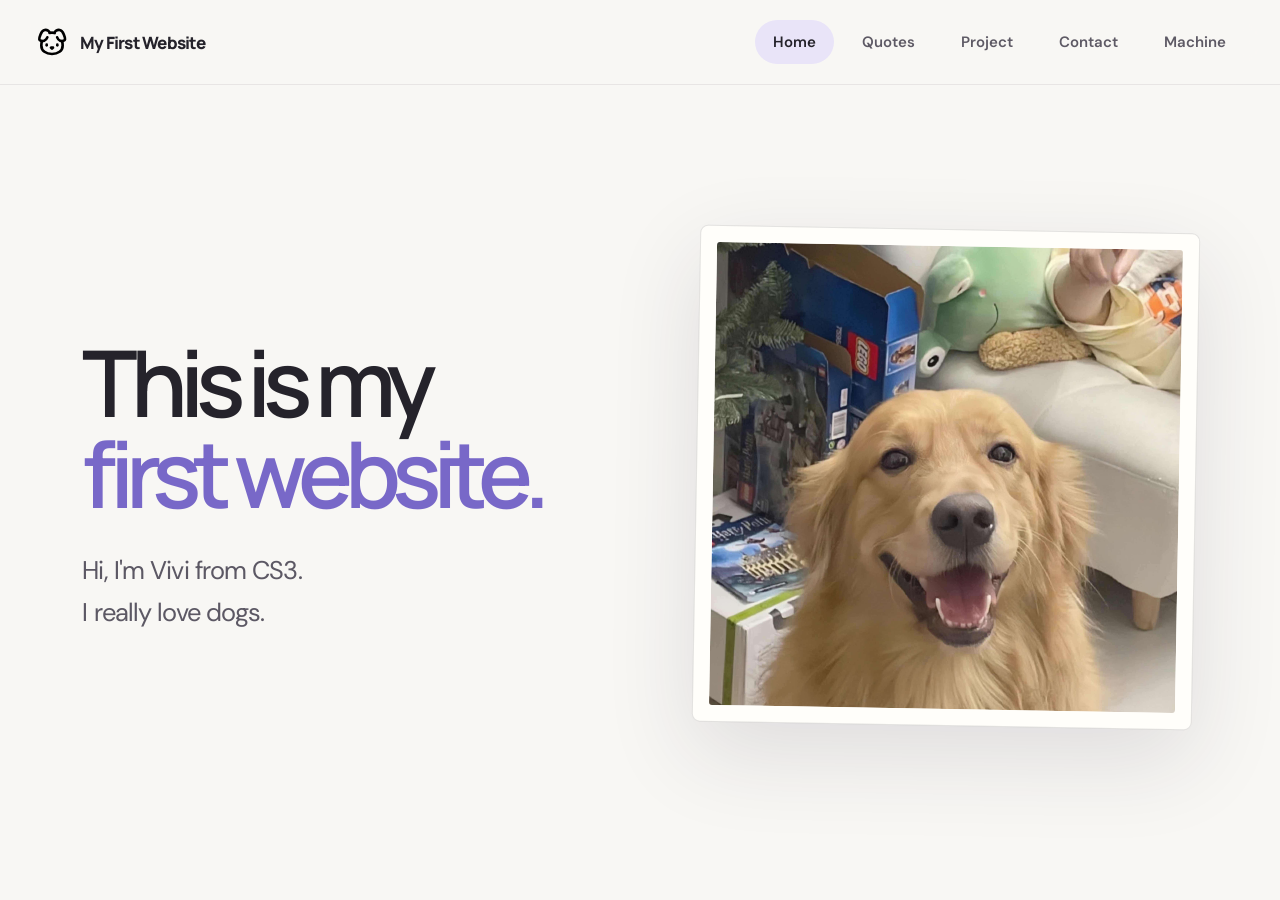
==== vivi_website/index.html @ 82fcebd5 "add useless machine" ====
<!DOCTYPE html>
<html lang="en">
<head>
  <meta charset="UTF-8">
  <meta name="viewport" content="width=device-width, initial-scale=1.0">
  <meta name="theme-color" content="#f8f7f4">
  <title>My First Website — Vivi</title>
  <link rel="icon" href="plain-image-32x31-69b9d3-rectangle.png">
  <link rel="stylesheet" href="styles.css">
  <script src="nav.js" defer></script>
</head>
<body>
  <header class="site-header">
    <nav class="nav-shell" aria-label="Main navigation">
      <a class="brand" href="index.html" aria-label="My First Website — Home">
        <img class="brand-icon" src="dog.svg" alt="" width="32" height="32">
        <span>My First Website</span>
      </a>
      <button class="menu-toggle" type="button" aria-label="Open navigation" aria-expanded="false"><span></span><span></span></button>
      <ul class="nav-links">
        <li><a href="index.html">Home</a></li>
        <li><a href="quotes.html">Quotes</a></li>
        <li><a href="project.html">Project</a></li>
        <li><a href="contact.html">Contact</a></li><li><a href="machine.html">Machine</a></li>
      </ul>
    </nav>
  </header>
  <main class="home-page page-width">
    <section class="hero">
      <div class="hero-copy">
        <h1>This is my<br><span>first website.</span></h1>
        <p>Hi, I'm Vivi from CS3.<br>I really love dogs.</p>
      </div>
      <figure class="hero-visual">
        <img class="original-wechat-image" src="微信头像.jpg" alt="Original WeChat illustration">
      </figure>
    </section>
  </main>
</body>
</html>
---- vivi_website/styles.css ----
@import url('https://fonts.googleapis.com/css2?family=DM+Sans:wght@400;500;600;700&family=Manrope:wght@400;500;600;700;800&display=swap');

:root {
  --paper: #f8f7f4;
  --ink: #25232b;
  --accent: #7868c8;
  --line: rgba(37, 35, 43, .13);
  --max-width: 1220px;
}
* { box-sizing: border-box; }
html { min-height: 100%; }
body {
  margin: 0;
  min-height: 100vh;
  overflow-x: hidden;
  color: var(--ink);
  background: var(--paper);
  font-family: 'DM Sans', 'Segoe UI', sans-serif;
  -webkit-font-smoothing: antialiased;
}
a { color: inherit; }
button, a { -webkit-tap-highlight-color: transparent; }
a:focus-visible, button:focus-visible { outline: 3px solid var(--accent); outline-offset: 4px; }
.page-width { width: min(var(--max-width), calc(100% - 88px)); margin-inline: auto; }

/* Simple fixed navigation */
.site-header { position: sticky; top: 0; z-index: 10; border-bottom: 1px solid rgba(37,35,43,.08); background: rgba(248,247,244,.86); backdrop-filter: blur(18px); }
.nav-shell { width: min(1360px, calc(100% - 72px)); min-height: 84px; margin: auto; display: flex; align-items: center; justify-content: space-between; gap: 32px; }
.brand { display: inline-flex; align-items: center; gap: 12px; text-decoration: none; font-family: 'Manrope', sans-serif; font-size: 17px; font-weight: 800; letter-spacing: -.045em; white-space: nowrap; }
.brand-icon { display: block; width: 32px; height: 32px; object-fit: contain; }
.nav-links { display: flex; align-items: center; gap: 10px; list-style: none; padding: 0; margin: 0; }
.nav-links a { display: inline-flex; align-items: center; min-height: 44px; padding: 0 18px; border-radius: 100px; color: #5e5a65; text-decoration: none; font-size: 15px; font-weight: 600; transition: background .22s ease, color .22s ease, transform .22s ease; }
.nav-links a:hover { color: var(--ink); background: #ece8f7; transform: translateY(-2px); }
.nav-links a.is-active { color: var(--ink); background: #e9e4f8; }
.menu-toggle { display: none; }

/* Cursor paint: layered, saturated ribbons and droplets */
.paint-canvas { position: fixed; inset: 0; z-index: 30; width: 100%; height: 100%; pointer-events: none; mix-blend-mode: multiply; }

/* Home */
.home-page { min-height: calc(100vh - 85px); display: flex; align-items: center; }
.hero { width: 100%; display: grid; grid-template-columns: 1fr .9fr; align-items: center; gap: clamp(50px, 8vw, 130px); padding: 66px 0 80px; }
.hero-copy { padding-left: clamp(0px, 3vw, 50px); }
h1, h2, p, figure { margin-top: 0; }
h1, h2 { font-family: 'Manrope', 'Segoe UI', sans-serif; }
.hero h1, .page-title, .contact-page h1 { margin-bottom: 30px; font-size: clamp(58px, 7.2vw, 112px); line-height: .99; letter-spacing: -.085em; font-weight: 600; }
h1 span, .page-title span, .contact-page h1 span { color: var(--accent); }
.hero-copy p { margin: 0; font-size: clamp(21px, 2vw, 28px); line-height: 1.65; letter-spacing: -.035em; color: #5c5864; }
.hero-visual { justify-self: end; width: 100%; max-width: 500px; padding: 16px; border: 1px solid rgba(37,35,43,.12); border-radius: 8px; background: #fffefa; box-shadow: 0 30px 90px rgba(39,31,58,.12); transform: rotate(1deg); transition: transform .4s ease, box-shadow .4s ease; }
.hero-visual:hover { transform: rotate(0) translateY(-6px); box-shadow: 0 36px 100px rgba(39,31,58,.16); }
.original-wechat-image { display: block; width: 100%; max-height: 590px; min-height: 300px; object-fit: contain; border-radius: 3px; }

/* Quotes */
.inner-page { padding-top: 72px; padding-bottom: 90px; }
.page-title { margin-bottom: 56px; font-size: clamp(52px, 6.6vw, 92px); }
.quote-grid { display: grid; grid-template-columns: repeat(3, minmax(0,1fr)); gap: 18px; }
.quote-card { position: relative; min-height: 210px; display: flex; flex-direction: column; align-items: flex-start; padding: 30px; overflow: hidden; border: 1px solid var(--line); border-radius: 10px; background: rgba(255,254,250,.78); transition: transform .3s ease, border-color .3s ease, box-shadow .3s ease, background .3s ease; }
.quote-card:hover { transform: translateY(-6px); border-color: rgba(120,104,200,.45); box-shadow: 0 24px 48px rgba(39,31,58,.09); background: #fffefa; }
.quote-mark { height: 38px; color: var(--accent); font-family: Georgia, serif; font-size: 60px; line-height: .95; }
.quote-card blockquote { margin: 8px 0 28px; font-family: 'Manrope', sans-serif; font-size: clamp(20px, 1.65vw, 25px); line-height: 1.4; font-weight: 600; letter-spacing: -.045em; }
.quote-card cite { margin-top: auto; color: #686370; font-size: 16px; font-style: normal; font-weight: 600; }
.quote-card-featured { grid-column: span 2; background: #eeebf7; border-color: transparent; }
.quote-card-featured blockquote { max-width: 780px; font-size: clamp(23px, 2.1vw, 32px); }

/* Project ideas */
.project-grid { display: grid; grid-template-columns: repeat(2, minmax(0,1fr)); gap: 18px; }
.project-card { position: relative; min-height: 210px; padding: 30px 32px; overflow: hidden; border: 1px solid var(--line); border-radius: 10px; background: rgba(255,254,250,.78); transition: transform .3s ease, border-color .3s ease, box-shadow .3s ease; }
.project-card:hover { transform: translateY(-5px); border-color: rgba(120,104,200,.45); box-shadow: 0 22px 44px rgba(39,31,58,.08); }
.project-featured { background: #eeebf7; border-color: transparent; }
.project-number { display: inline-block; margin-bottom: 26px; color: var(--accent); font-size: 17px; font-weight: 700; }
.project-card h2 { margin-bottom: 12px; font-size: clamp(24px, 2.3vw, 34px); line-height: 1.15; letter-spacing: -.06em; }
.project-card p { max-width: 490px; margin: 0; color: #686370; font-size: 18px; line-height: 1.55; }
.project-card:last-child { grid-column: span 2; }

/* Contact */
.contact-page { min-height: calc(100vh - 85px); display: flex; flex-direction: column; align-items: flex-start; justify-content: center; padding-top: 80px; padding-bottom: 110px; }
.contact-page h1 { margin-bottom: 40px; font-size: clamp(64px, 9vw, 128px); }
.email-link { display: inline-flex; align-items: center; gap: 22px; flex-wrap: wrap; padding-bottom: 12px; border-bottom: 2px solid var(--accent); text-decoration: none; font-size: clamp(22px, 3.7vw, 48px); font-weight: 600; letter-spacing: -.05em; transition: color .25s ease, border-color .25s ease; }
.email-link span { color: var(--accent); transition: transform .25s ease; }
.email-link:hover { color: var(--accent); }
.email-link:hover span { transform: translate(5px, -5px); }

@media (max-width: 900px) {
  .page-width { width: min(100% - 48px, var(--max-width)); }
  .nav-shell { width: calc(100% - 48px); }
  .hero { gap: 42px; }
  .hero h1 { font-size: clamp(56px, 8vw, 78px); }
  .quote-grid { grid-template-columns: repeat(2, minmax(0,1fr)); }
  .quote-card-featured { grid-column: span 2; }
}
@media (max-width: 640px) {
  .page-width, .nav-shell { width: calc(100% - 36px); }
  .nav-shell { min-height: 72px; }
  .brand { gap: 9px; font-size: 15px; }
  .brand-icon { width: 29px; height: 29px; }
  .menu-toggle { width: 44px; height: 44px; display: flex; flex-direction: column; align-items: center; justify-content: center; gap: 6px; border: 1px solid var(--line); border-radius: 50%; background: transparent; cursor: pointer; }
  .menu-toggle span { display: block; width: 17px; height: 2px; border-radius: 2px; background: var(--ink); transition: transform .2s ease; }
  .menu-toggle[aria-expanded="true"] span:first-child { transform: translateY(4px) rotate(45deg); }
  .menu-toggle[aria-expanded="true"] span:last-child { transform: translateY(-4px) rotate(-45deg); }
  .nav-links { position: absolute; top: calc(100% - 1px); left: 0; right: 0; display: none; align-items: stretch; flex-direction: column; gap: 4px; padding: 12px 18px 18px; border-bottom: 1px solid var(--line); background: rgba(248,247,244,.98); }
  .nav-links.is-open { display: flex; }
  .nav-links a { min-height: 48px; padding-inline: 17px; font-size: 16px; }
  .home-page { min-height: auto; }
  .hero { grid-template-columns: 1fr; gap: 38px; padding: 62px 0 66px; }
  .hero-copy { padding: 0; }
  .hero h1 { font-size: clamp(56px, 14vw, 84px); }
  .hero-copy p { font-size: 22px; }
  .hero-visual { justify-self: center; max-width: 470px; padding: 11px; }
  .original-wechat-image { min-height: 200px; max-height: 480px; }
  .inner-page { padding-top: 54px; padding-bottom: 60px; }
  .page-title { margin-bottom: 35px; font-size: clamp(48px, 12vw, 72px); }
  .quote-grid, .project-grid { grid-template-columns: 1fr; gap: 13px; }
  .quote-card, .quote-card-featured { grid-column: auto; min-height: 185px; padding: 25px; }
  .quote-card blockquote { font-size: 23px; }
  .quote-card-featured blockquote { font-size: 25px; }
  .project-card, .project-card:last-child { grid-column: auto; min-height: 185px; padding: 25px; }
  .project-number { margin-bottom: 19px; }
  .project-card h2 { font-size: 27px; }
  .project-card p { font-size: 17px; }
  .contact-page { min-height: calc(100vh - 73px); padding-top: 50px; padding-bottom: 70px; }
  .contact-page h1 { margin-bottom: 34px; font-size: clamp(62px, 14vw, 90px); }
  .email-link { gap: 12px; font-size: clamp(20px, 5.7vw, 30px); }
}
@media (prefers-reduced-motion: reduce) {
  *, *::before, *::after { scroll-behavior: auto !important; transition-duration: .01ms !important; animation-duration: .01ms !important; }
  .paint-canvas { display: none; }
}

/* ==================================================
   Useless Machine — Q版金毛和紫色开关
   ================================================== */

/* 首页布局 */
.home-page {
  display: block;
  min-height: auto;
}

.hero {
  min-height: min(850px, calc(100vh - 85px));
}

/* 模块标题 */
.useless-section {
  padding: 10px 0 100px;
}

.useless-section > h2 {
  margin: 0 0 30px;
  text-align: center;
  font-size: clamp(34px, 4.5vw, 54px);
  font-weight: 700;
  letter-spacing: -.065em;
}

/* 机器卡片 */
.useless-machine {
  max-width: 820px;
  margin: 0 auto;
  padding: 28px;
  overflow: hidden;
  border: 1px solid var(--line);
  border-radius: 18px;
  background: #fffefa;
  box-shadow: 0 24px 70px rgba(39, 31, 58, .08);
}

.machine-stage {
  min-height: 245px;
  display: flex;
  align-items: center;
  justify-content: center;

  /* 【修改 1】原来开关和金毛隔得太远，现在紧贴布局 */
  gap: 0;
}

/* 紫色开关 */
.machine-switch-area {
  flex: 0 0 90px;
  display: flex;
  flex-direction: column;
  align-items: center;
  position: relative;
  z-index: 2;
}

.machine-switch {
  padding: 10px;
  border: 0;
  background: transparent;
  cursor: pointer;
}

.switch-track {
  display: flex;
  align-items: center;
  width: 72px;
  height: 38px;
  padding: 4px;
  border-radius: 100px;
  background: #dedbe5;
  transition: background .25s ease;
  box-shadow: inset 0 2px 4px rgba(0, 0, 0, .10);
}

.switch-knob {
  display: block;
  width: 30px;
  height: 30px;
  border-radius: 50%;
  background: white;
  box-shadow: 0 2px 6px rgba(0, 0, 0, .15);
  transition: transform .28s cubic-bezier(.2, .8, .2, 1);
}

/* 开启时变成紫色 */
.useless-machine.is-on .switch-track {
  background: var(--accent);
}

.useless-machine.is-on .switch-knob {
  transform: translateX(34px);
}

.switch-state {
  margin-top: 5px;
  color: #77717f;
  font-size: 12px;
  font-weight: 700;
  letter-spacing: .12em;
}

.useless-machine.is-on .switch-state {
  color: var(--accent);
}

/* Q版金毛 */
.retriever {
  flex: 0 1 280px;
  width: 280px;
  max-width: 52%;
  position: relative;
  animation: retriever-float 3.5s ease-in-out infinite;

  /* 【修改 2】负边距让金毛整体靠近开关 */
  margin-left: -70px;
}

.retriever-svg {
  display: block;
  width: 100%;
  height: auto;
  overflow: visible;
}

/* 金毛摇尾巴 */
.dog-tail {
  transform-box: view-box;
  transform-origin: 201px 132px;
  animation: golden-tail-wag .45s ease-in-out infinite alternate;
}

/* 【修改 3】爪子围绕肩膀旋转，尽量保持手臂与身体连接 */
.dog-paw {
  transform-box: view-box;
  transform-origin: 41.4% 54.1%;
  transition: transform .48s cubic-bezier(.2, .8, .2, 1);
}

/* 【修改 4】金毛伸爪关开关，不再整只爪子大幅平移 */
.retriever.is-reaching .dog-paw {
  transform: rotate(32deg);
}

/* 金毛轻轻浮动 */
@keyframes retriever-float {
  0%, 100% {
    transform: translateY(0);
  }

  50% {
    transform: translateY(-5px);
  }
}

/* 摇尾巴动画 */
@keyframes golden-tail-wag {
  from {
    transform: rotate(-8deg);
  }

  to {
    transform: rotate(10deg);
  }
}

/* 手机适配 */
@media (max-width: 640px) {
  .hero {
    min-height: auto;
  }

  .useless-section {
    padding-bottom: 65px;
  }

  .useless-section > h2 {
    margin-bottom: 22px;
  }

  .useless-machine {
    padding: 16px 10px;
    border-radius: 14px;
  }

  .machine-stage {
    min-height: 200px;
    gap: 0;
  }

  .machine-switch-area {
    flex: 0 0 72px;
  }

  .retriever {
    flex-basis: 220px;
    max-width: 62%;

    /* 【修改 5】手机上也让金毛靠近开关 */
    margin-left: -48px;
  }

  /* 【修改 6】手机端沿用围绕肩膀旋转的动作 */
  .retriever.is-reaching .dog-paw {
    transform: rotate(32deg);
  }
}
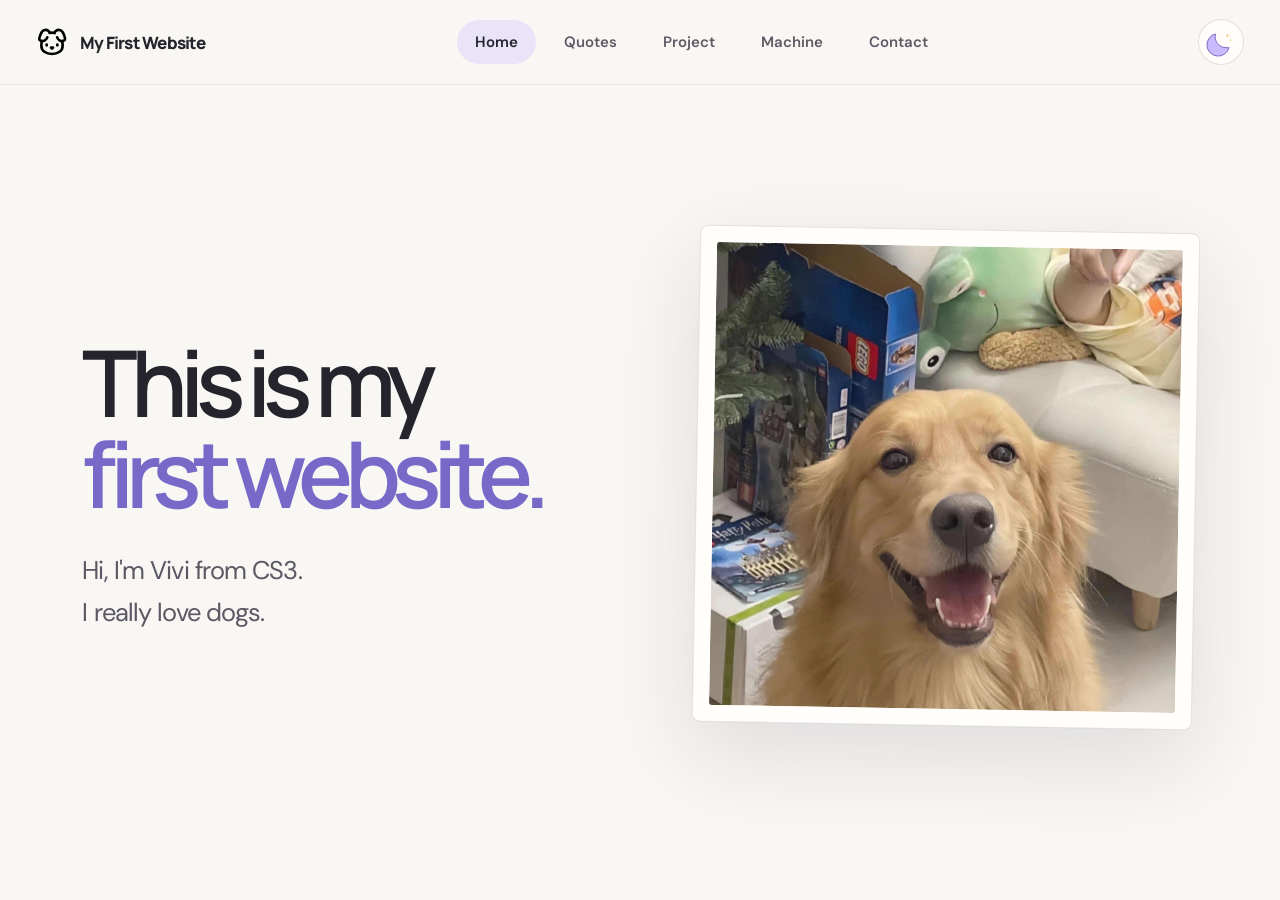
==== commit 21955bc2: "added a night mode and adjusted the position of the Machine and Contact" ====
--- a/vivi_website/index.html
+++ b/vivi_website/index.html
@@ -21,7 +21,7 @@
         <li><a href="index.html">Home</a></li>
         <li><a href="quotes.html">Quotes</a></li>
         <li><a href="project.html">Project</a></li>
-        <li><a href="contact.html">Contact</a></li><li><a href="machine.html">Machine</a></li>
+        <li><a href="machine.html">Machine</a></li><li><a href="contact.html">Contact</a></li>
       </ul>
     </nav>
   </header>
--- a/vivi_website/styles.css
+++ b/vivi_website/styles.css
@@ -335,4 +335,181 @@
   .retriever.is-reaching .dog-paw {
     transform: rotate(32deg);
   }
+}
+/* Refined quote collection */
+.quote-grid {
+  counter-reset: quote-card;
+  gap: 20px;
+}
+.quote-card {
+  counter-increment: quote-card;
+  min-height: 238px;
+  padding: 32px;
+  border-color: rgba(37, 35, 43, .09);
+  border-radius: 14px;
+  background: linear-gradient(145deg, rgba(255,254,250,.96), rgba(248,247,244,.82));
+  box-shadow: 0 8px 26px rgba(39,31,58,.035);
+}
+.quote-card::after {
+  content: counter(quote-card, decimal-leading-zero);
+  position: absolute;
+  right: 25px;
+  bottom: 22px;
+  color: rgba(37, 35, 43, .26);
+  font-family: 'Manrope', sans-serif;
+  font-size: 12px;
+  font-weight: 700;
+  letter-spacing: .12em;
+}
+.quote-card:hover {
+  transform: translateY(-4px);
+  border-color: rgba(120,104,200,.32);
+  box-shadow: 0 22px 46px rgba(39,31,58,.09);
+}
+.quote-mark {
+  height: 42px;
+  font-size: 66px;
+  opacity: .82;
+}
+.quote-card blockquote {
+  margin: 12px 0 30px;
+  font-size: clamp(20px, 1.7vw, 26px);
+  line-height: 1.48;
+  letter-spacing: -.04em;
+}
+.quote-card cite {
+  padding-top: 13px;
+  border-top: 1px solid rgba(37, 35, 43, .1);
+  color: #77717f;
+  font-size: 14px;
+  letter-spacing: .015em;
+}
+.quote-card-featured {
+  grid-column: span 2;
+  min-height: 270px;
+  padding: 38px;
+  border-color: rgba(120,104,200,.12);
+  background: radial-gradient(ellipse at 90% 0%, rgba(255,255,255,.82), transparent 42%), linear-gradient(135deg, #efecf8, #e9e4f5);
+}
+.quote-card-featured::after { color: rgba(120,104,200,.52); }
+.quote-card-featured blockquote {
+  max-width: 760px;
+  font-size: clamp(24px, 2.2vw, 34px);
+  line-height: 1.42;
+}
+@media (max-width: 640px) {
+  .quote-grid { gap: 14px; }
+  .quote-card, .quote-card-featured {
+    min-height: 200px;
+    padding: 27px;
+  }
+  .quote-card-featured { min-height: 230px; }
+  .quote-card::after { right: 21px; bottom: 18px; }
+  .quote-card cite { font-size: 13px; }
+}
+/* Keep every quote card on the same visual level */
+.quote-grid { grid-auto-rows: 1fr; }
+.quote-card, .quote-card-featured {
+  grid-column: auto;
+  min-height: 238px;
+  padding: 32px;
+  border: 1px solid rgba(37, 35, 43, .09);
+  background: linear-gradient(145deg, rgba(255,254,250,.96), rgba(248,247,244,.82));
+}
+.quote-card-featured blockquote {
+  max-width: none;
+  font-size: clamp(20px, 1.7vw, 26px);
+}
+.quote-mark { color: #7868c8; }
+@media (max-width: 900px) {
+  .quote-card-featured { grid-column: auto; }
+}
+@media (max-width: 640px) {
+  .quote-card, .quote-card-featured {
+    min-height: 200px;
+    padding: 27px;
+  }
+}
+/* Day and night theme control */
+.theme-toggle {
+  flex: 0 0 46px;
+  width: 46px;
+  height: 46px;
+  display: inline-grid;
+  place-items: center;
+  padding: 0;
+  border: 1px solid var(--line);
+  border-radius: 50%;
+  color: var(--ink);
+  background: rgba(255,254,250,.8);
+  cursor: pointer;
+  transition: transform .25s ease, background .25s ease, border-color .25s ease;
+}
+.theme-toggle:hover { transform: rotate(-8deg) scale(1.06); }
+.theme-toggle svg { width: 29px; height: 29px; overflow: visible; }
+.moon-disc { fill: #c9b9ff; stroke: #7968bd; stroke-width: 1.3; }
+.moon-star { fill: #f3bd58; }
+.sun-rays { fill: none; stroke: #e6a83e; stroke-width: 2.5; stroke-linecap: round; }
+.sun-disc { fill: #f4bf58; stroke: #d9962d; stroke-width: 1.3; }
+.sun-eye { fill: #665038; }
+.sun-smile { fill: none; stroke: #665038; stroke-width: 1.3; stroke-linecap: round; }
+:root[data-theme="night"] {
+  color-scheme: dark;
+  --paper: #11131d;
+  --ink: #f2effa;
+  --accent: #b5a4f4;
+  --line: rgba(229, 222, 250, .14);
+}
+:root[data-theme="night"] body { background: #11131d; }
+:root[data-theme="night"] .site-header {
+  border-bottom-color: rgba(229,222,250,.1);
+  background: rgba(17,19,29,.86);
+}
+:root[data-theme="night"] .nav-links a { color: #c1bdcc; }
+:root[data-theme="night"] .nav-links a:hover,
+:root[data-theme="night"] .nav-links a.is-active { color: #fff; background: #302a46; }
+:root[data-theme="night"] .theme-toggle { background: #222433; border-color: rgba(229,222,250,.17); }
+:root[data-theme="night"] .hero-visual,
+:root[data-theme="night"] .quote-card,
+:root[data-theme="night"] .quote-card-featured,
+:root[data-theme="night"] .project-card,
+:root[data-theme="night"] .useless-machine {
+  border-color: rgba(229,222,250,.13);
+  background: linear-gradient(145deg, #202231, #191b28);
+  box-shadow: 0 20px 55px rgba(0,0,0,.24);
+}
+:root[data-theme="night"] .quote-card-featured { background: linear-gradient(135deg, #29263b, #222132); }
+:root[data-theme="night"] .quote-card cite,
+:root[data-theme="night"] .project-card p,
+:root[data-theme="night"] .hero-copy p { color: #b8b3c5; }
+:root[data-theme="night"] .quote-card cite { border-top-color: rgba(229,222,250,.13); }
+:root[data-theme="night"] .quote-card::after { color: rgba(225,218,247,.34); }
+:root[data-theme="night"] .quote-card-featured::after { color: rgba(181,164,244,.7); }
+:root[data-theme="night"] .nav-links { background: rgba(17,19,29,.98); }
+:root[data-theme="night"] .switch-track { background: #454052; }
+:root[data-theme="night"] .menu-toggle { border-color: rgba(229,222,250,.18); }
+:root[data-theme="night"] .menu-toggle span { background: #f2effa; }
+@media (max-width: 640px) {
+  .theme-toggle { width: 42px; height: 42px; flex-basis: 42px; }
+  .theme-toggle svg { width: 27px; height: 27px; }
+}
+@media (prefers-reduced-motion: reduce) {
+  .theme-toggle { transition: none; }
+}
+/* Night theme details for the brand mark and machine switch */
+:root[data-theme="night"] .brand-icon { filter: brightness(0) invert(1); }
+:root[data-theme="night"] .useless-machine.is-on .switch-track {
+  background: #9b85ff;
+  box-shadow: inset 0 2px 4px rgba(0,0,0,.16), 0 0 18px rgba(155,133,255,.3);
+}
+:root[data-theme="night"] .useless-machine.is-on .switch-state { color: #cbbfff; }
+:root[data-theme="night"] .project-card.project-featured {
+  border-color: rgba(181,164,244,.55);
+  background: linear-gradient(135deg, #393151 0%, #302a45 58%, #29263b 100%);
+  box-shadow: 0 16px 42px rgba(0,0,0,.22), 0 0 30px rgba(143,119,224,.12);
+}
+:root[data-theme="night"] .project-card.project-featured .project-number { color: #c9baff; }
+:root[data-theme="night"] .project-card.project-featured:hover {
+  border-color: rgba(199,184,255,.78);
+  box-shadow: 0 22px 48px rgba(0,0,0,.28), 0 0 36px rgba(143,119,224,.2);
 }
